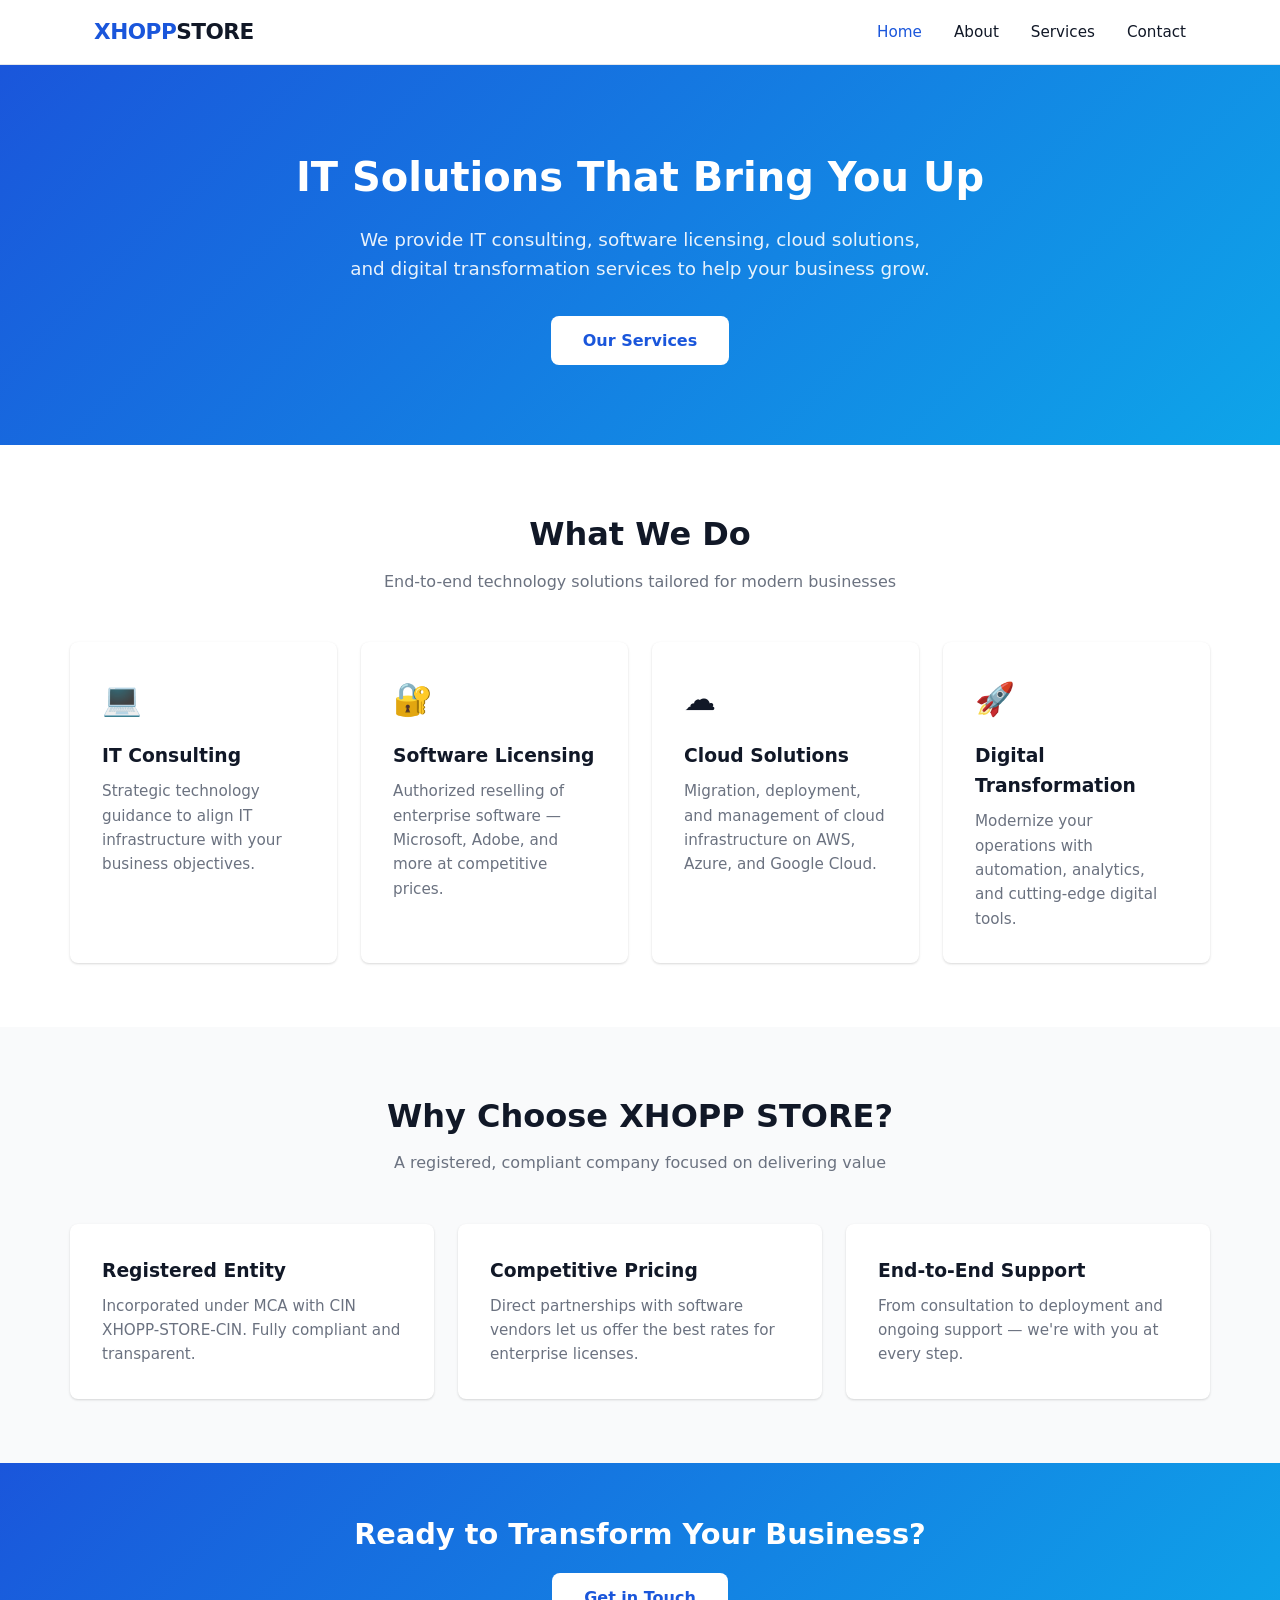
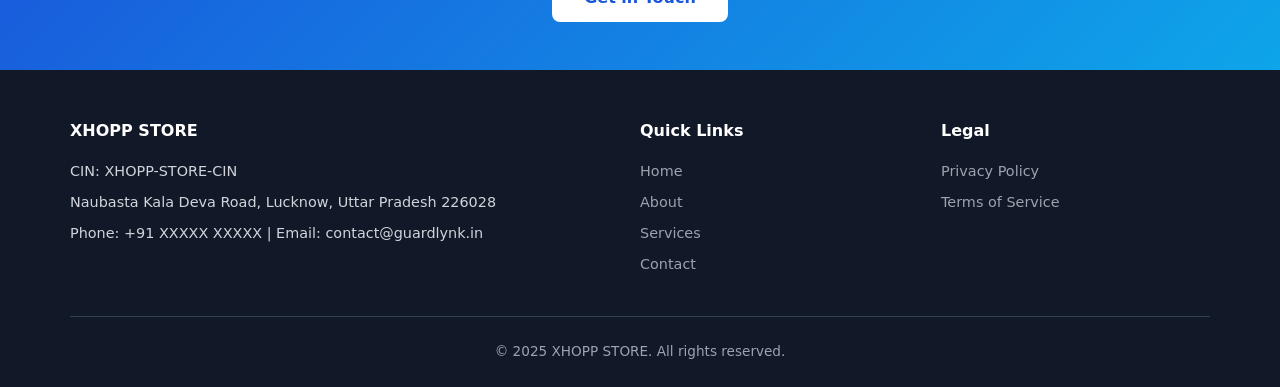
==== index.html @ be67ac70 "Initial site for XHOPP STORE" ====
<!DOCTYPE html>
<html lang="en">
<head>
  <meta charset="UTF-8">
  <meta name="viewport" content="width=device-width, initial-scale=1.0">
  <title>XHOPP STORE | IT Solutions & Digital Transformation</title>
  <meta name="description" content="XHOPP STORE provides IT solutions, software licensing, cloud services, and digital transformation for businesses across India.">
  <link rel="stylesheet" href="css/style.css">
</head>
<body>

  <!-- Header -->
  <header class="site-header">
    <nav class="nav-container">
      <a href="index.html" class="logo">XHOPP<span>STORE</span></a>
      <button class="menu-toggle" onclick="document.querySelector('.nav-links').classList.toggle('open')">
        <span></span><span></span><span></span>
      </button>
      <ul class="nav-links">
        <li><a href="index.html" class="active">Home</a></li>
        <li><a href="about.html">About</a></li>
        <li><a href="services.html">Services</a></li>
        <li><a href="contact.html">Contact</a></li>
      </ul>
    </nav>
  </header>

  <!-- Hero -->
  <section class="hero">
    <h1>IT Solutions That Bring You Up</h1>
    <p>We provide IT consulting, software licensing, cloud solutions, and digital transformation services to help your business grow.</p>
    <a href="services.html" class="btn">Our Services</a>
  </section>

  <!-- Services Overview -->
  <section class="section">
    <div class="container">
      <h2 class="section-title">What We Do</h2>
      <p class="section-subtitle">End-to-end technology solutions tailored for modern businesses</p>
      <div class="cards">
        <div class="card">
          <div class="card-icon">&#128187;</div>
          <h3>IT Consulting</h3>
          <p>Strategic technology guidance to align IT infrastructure with your business objectives.</p>
        </div>
        <div class="card">
          <div class="card-icon">&#128272;</div>
          <h3>Software Licensing</h3>
          <p>Authorized reselling of enterprise software — Microsoft, Adobe, and more at competitive prices.</p>
        </div>
        <div class="card">
          <div class="card-icon">&#9729;&#65039;</div>
          <h3>Cloud Solutions</h3>
          <p>Migration, deployment, and management of cloud infrastructure on AWS, Azure, and Google Cloud.</p>
        </div>
        <div class="card">
          <div class="card-icon">&#128640;</div>
          <h3>Digital Transformation</h3>
          <p>Modernize your operations with automation, analytics, and cutting-edge digital tools.</p>
        </div>
      </div>
    </div>
  </section>

  <!-- Why Us -->
  <section class="section section-alt">
    <div class="container">
      <h2 class="section-title">Why Choose XHOPP STORE?</h2>
      <p class="section-subtitle">A registered, compliant company focused on delivering value</p>
      <div class="cards">
        <div class="card">
          <h3>Registered Entity</h3>
          <p>Incorporated under MCA with CIN XHOPP-STORE-CIN. Fully compliant and transparent.</p>
        </div>
        <div class="card">
          <h3>Competitive Pricing</h3>
          <p>Direct partnerships with software vendors let us offer the best rates for enterprise licenses.</p>
        </div>
        <div class="card">
          <h3>End-to-End Support</h3>
          <p>From consultation to deployment and ongoing support — we're with you at every step.</p>
        </div>
      </div>
    </div>
  </section>

  <!-- CTA -->
  <section class="hero" style="padding: 3rem 1.5rem;">
    <h2 style="font-size: 1.8rem; margin-bottom: 1rem;">Ready to Transform Your Business?</h2>
    <a href="contact.html" class="btn">Get in Touch</a>
  </section>

  <!-- Footer -->
  <footer class="site-footer">
    <div class="footer-grid">
      <div>
        <h4>XHOPP STORE</h4>
        <p>CIN: XHOPP-STORE-CIN</p>
        <p style="margin-top:.5rem;">Naubasta Kala Deva Road, Lucknow, Uttar Pradesh 226028</p>
        <p style="margin-top:.5rem;">Phone: +91 XXXXX XXXXX | Email: contact@guardlynk.in</p>
      </div>
      <div>
        <h4>Quick Links</h4>
        <a href="index.html">Home</a>
        <a href="about.html">About</a>
        <a href="services.html">Services</a>
        <a href="contact.html">Contact</a>
      </div>
      <div>
        <h4>Legal</h4>
        <a href="privacy.html">Privacy Policy</a>
        <a href="terms.html">Terms of Service</a>
      </div>
    </div>
    <div class="footer-bottom">
      &copy; 2025 XHOPP STORE. All rights reserved.
    </div>
  </footer>

</body>
</html>
---- css/style.css ----
/* ===== Reset & Base ===== */
*, *::before, *::after { box-sizing: border-box; margin: 0; padding: 0; }

:root {
  --primary: #1a56db;
  --primary-dark: #1240a8;
  --accent: #0ea5e9;
  --dark: #111827;
  --gray: #6b7280;
  --light: #f9fafb;
  --white: #ffffff;
  --radius: 8px;
  --shadow: 0 1px 3px rgba(0,0,0,.1), 0 1px 2px rgba(0,0,0,.06);
  --shadow-lg: 0 10px 15px -3px rgba(0,0,0,.1);
}

html { scroll-behavior: smooth; }
body { font-family: 'Segoe UI', system-ui, -apple-system, sans-serif; color: var(--dark); line-height: 1.6; }
a { color: var(--primary); text-decoration: none; }
a:hover { color: var(--primary-dark); }
img { max-width: 100%; display: block; }

/* ===== Header / Nav ===== */
.site-header {
  background: var(--white);
  border-bottom: 1px solid #e5e7eb;
  position: sticky; top: 0; z-index: 100;
}
.nav-container {
  max-width: 1140px; margin: 0 auto;
  display: flex; align-items: center; justify-content: space-between;
  padding: 0 1.5rem; height: 64px;
}
.logo { font-size: 1.35rem; font-weight: 700; color: var(--primary); letter-spacing: -.5px; }
.logo span { color: var(--dark); }
.nav-links { display: flex; gap: 2rem; list-style: none; }
.nav-links a { color: var(--dark); font-weight: 500; font-size: .95rem; transition: color .2s; }
.nav-links a:hover, .nav-links a.active { color: var(--primary); }

/* Mobile nav */
.menu-toggle { display: none; background: none; border: none; cursor: pointer; }
.menu-toggle span { display: block; width: 24px; height: 2px; background: var(--dark); margin: 5px 0; transition: .3s; }

@media (max-width: 768px) {
  .menu-toggle { display: block; }
  .nav-links {
    display: none; flex-direction: column; gap: 0;
    position: absolute; top: 64px; left: 0; right: 0;
    background: var(--white); border-bottom: 1px solid #e5e7eb;
  }
  .nav-links.open { display: flex; }
  .nav-links a { padding: 1rem 1.5rem; border-top: 1px solid #f3f4f6; }
}

/* ===== Hero ===== */
.hero {
  background: linear-gradient(135deg, var(--primary) 0%, var(--accent) 100%);
  color: var(--white); text-align: center;
  padding: 5rem 1.5rem;
}
.hero h1 { font-size: 2.5rem; font-weight: 800; margin-bottom: 1rem; }
.hero p { font-size: 1.15rem; max-width: 600px; margin: 0 auto 2rem; opacity: .9; }
.btn {
  display: inline-block; padding: .75rem 2rem;
  background: var(--white); color: var(--primary);
  font-weight: 600; border-radius: var(--radius);
  transition: transform .2s, box-shadow .2s;
}
.btn:hover { transform: translateY(-2px); box-shadow: var(--shadow-lg); color: var(--primary-dark); }
.btn-primary { background: var(--primary); color: var(--white); }
.btn-primary:hover { background: var(--primary-dark); color: var(--white); }

/* ===== Sections ===== */
.section { padding: 4rem 1.5rem; }
.section-alt { background: var(--light); }
.container { max-width: 1140px; margin: 0 auto; }
.section-title { font-size: 2rem; font-weight: 700; text-align: center; margin-bottom: .5rem; }
.section-subtitle { text-align: center; color: var(--gray); margin-bottom: 3rem; max-width: 600px; margin-left: auto; margin-right: auto; }

/* ===== Cards Grid ===== */
.cards { display: grid; grid-template-columns: repeat(auto-fit, minmax(260px, 1fr)); gap: 1.5rem; }
.card {
  background: var(--white); border-radius: var(--radius);
  padding: 2rem; box-shadow: var(--shadow);
  transition: transform .2s, box-shadow .2s;
}
.card:hover { transform: translateY(-4px); box-shadow: var(--shadow-lg); }
.card-icon { font-size: 2rem; margin-bottom: 1rem; }
.card h3 { margin-bottom: .5rem; }
.card p { color: var(--gray); font-size: .95rem; }

/* ===== About / Info ===== */
.info-grid { display: grid; grid-template-columns: 1fr 1fr; gap: 3rem; align-items: start; }
@media (max-width: 768px) { .info-grid { grid-template-columns: 1fr; } }
.info-table { width: 100%; border-collapse: collapse; }
.info-table td { padding: .75rem 1rem; border-bottom: 1px solid #e5e7eb; font-size: .95rem; }
.info-table td:first-child { font-weight: 600; white-space: nowrap; width: 40%; }

/* ===== Contact ===== */
.contact-grid { display: grid; grid-template-columns: 1fr 1fr; gap: 2rem; }
@media (max-width: 768px) { .contact-grid { grid-template-columns: 1fr; } }
.contact-info { display: flex; flex-direction: column; gap: 1.5rem; }
.contact-item { display: flex; gap: 1rem; align-items: flex-start; }
.contact-item .icon { font-size: 1.5rem; flex-shrink: 0; }
.contact-item h4 { margin-bottom: .25rem; }
.contact-item p { color: var(--gray); font-size: .95rem; }
.map-container { border-radius: var(--radius); overflow: hidden; box-shadow: var(--shadow); }
.map-container iframe { width: 100%; height: 350px; border: 0; }

/* ===== Footer ===== */
.site-footer {
  background: var(--dark); color: #d1d5db;
  padding: 3rem 1.5rem 1.5rem; font-size: .9rem;
}
.footer-grid {
  max-width: 1140px; margin: 0 auto;
  display: grid; grid-template-columns: 2fr 1fr 1fr; gap: 2rem;
}
@media (max-width: 768px) { .footer-grid { grid-template-columns: 1fr; } }
.footer-grid h4 { color: var(--white); margin-bottom: 1rem; font-size: 1rem; }
.footer-grid a { color: #9ca3af; display: block; margin-bottom: .5rem; }
.footer-grid a:hover { color: var(--white); }
.footer-bottom {
  max-width: 1140px; margin: 2rem auto 0;
  padding-top: 1.5rem; border-top: 1px solid #374151;
  text-align: center; color: #9ca3af; font-size: .85rem;
}

/* ===== Legal Pages ===== */
.legal-content { max-width: 800px; margin: 0 auto; }
.legal-content h2 { margin-top: 2rem; margin-bottom: .75rem; font-size: 1.3rem; }
.legal-content p, .legal-content ul { margin-bottom: 1rem; color: var(--gray); }
.legal-content ul { padding-left: 1.5rem; }
.legal-content li { margin-bottom: .5rem; }
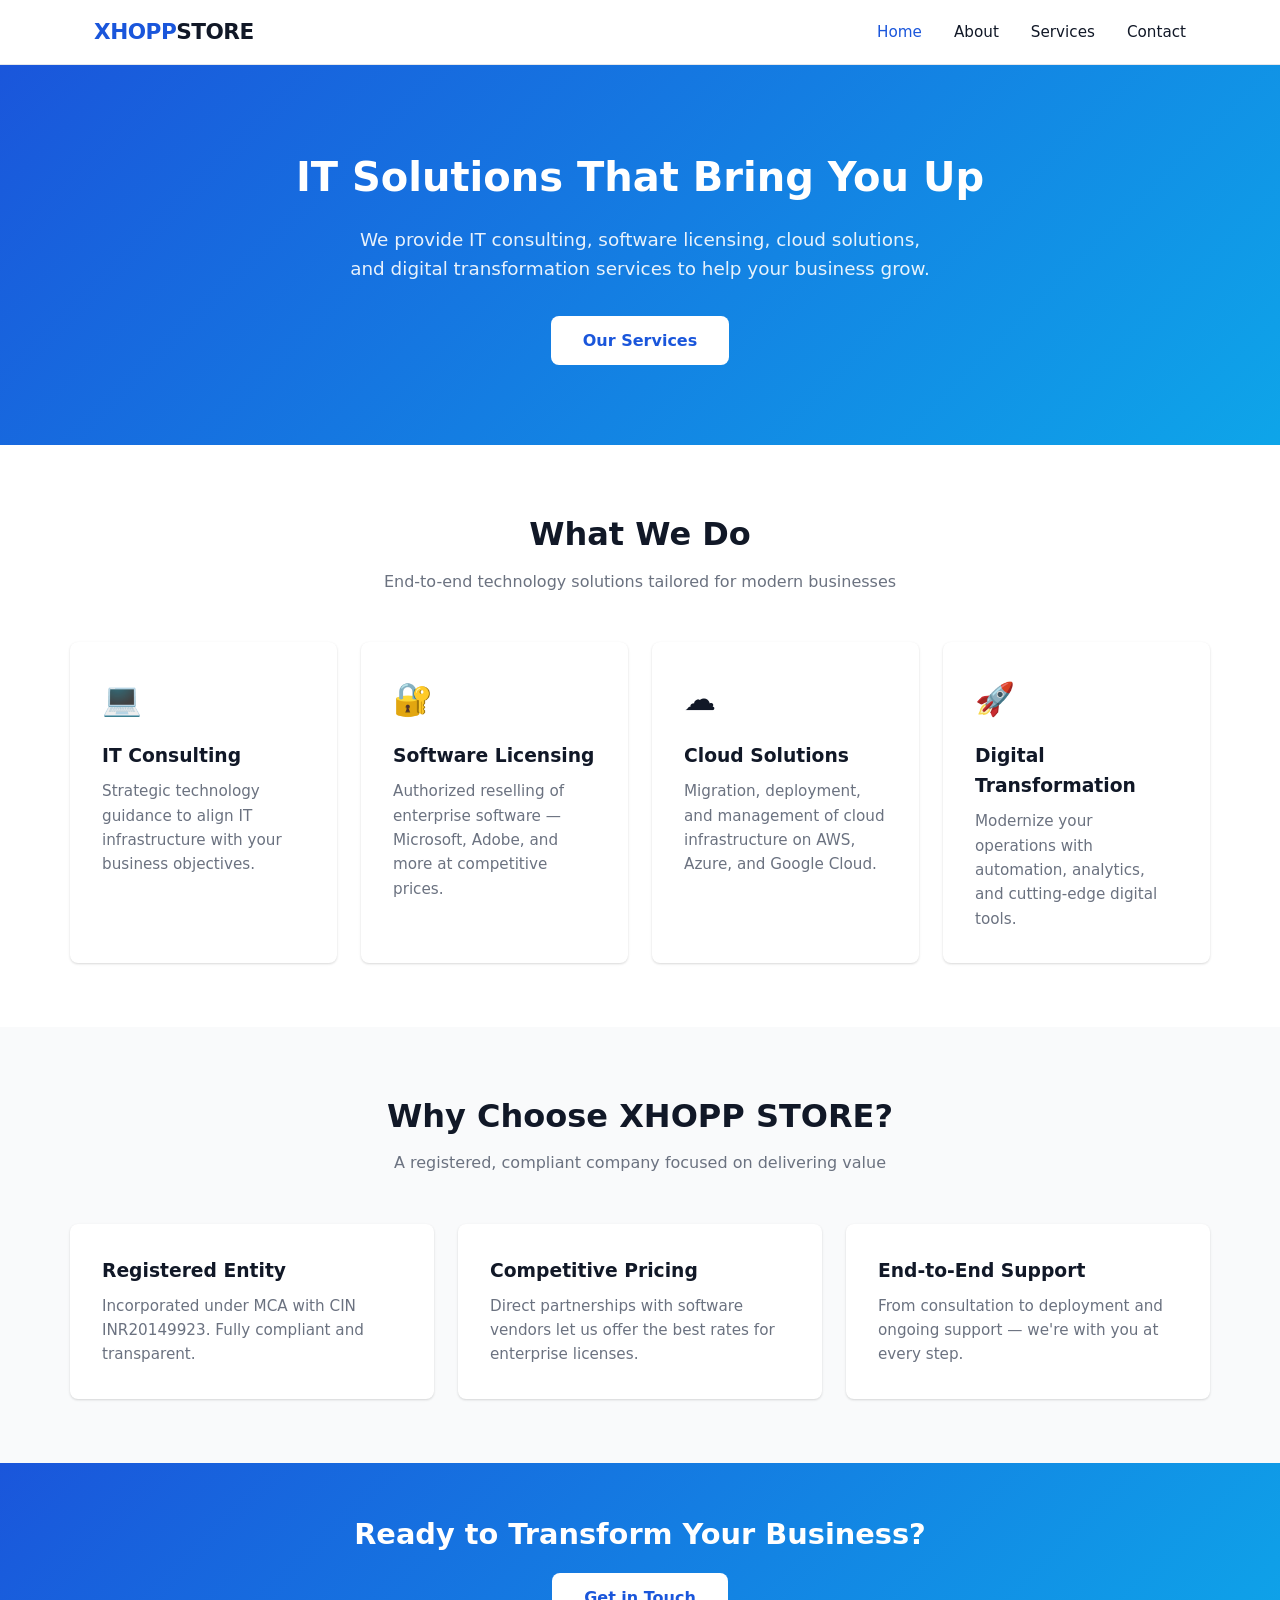
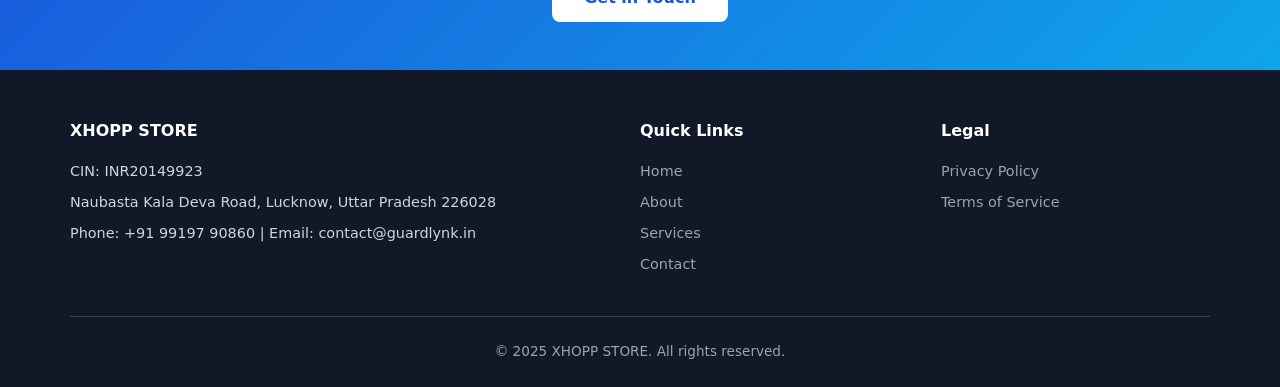
==== commit 1bf9421b: "Fill placeholders: registration number, phone, year established" ====
--- a/index.html
+++ b/index.html
@@ -70,7 +70,7 @@
       <div class="cards">
         <div class="card">
           <h3>Registered Entity</h3>
-          <p>Incorporated under MCA with CIN XHOPP-STORE-CIN. Fully compliant and transparent.</p>
+          <p>Incorporated under MCA with CIN INR20149923. Fully compliant and transparent.</p>
         </div>
         <div class="card">
           <h3>Competitive Pricing</h3>
@@ -95,9 +95,9 @@
     <div class="footer-grid">
       <div>
         <h4>XHOPP STORE</h4>
-        <p>CIN: XHOPP-STORE-CIN</p>
+        <p>CIN: INR20149923</p>
         <p style="margin-top:.5rem;">Naubasta Kala Deva Road, Lucknow, Uttar Pradesh 226028</p>
-        <p style="margin-top:.5rem;">Phone: +91 XXXXX XXXXX | Email: contact@guardlynk.in</p>
+        <p style="margin-top:.5rem;">Phone: +91 99197 90860 | Email: contact@guardlynk.in</p>
       </div>
       <div>
         <h4>Quick Links</h4>
